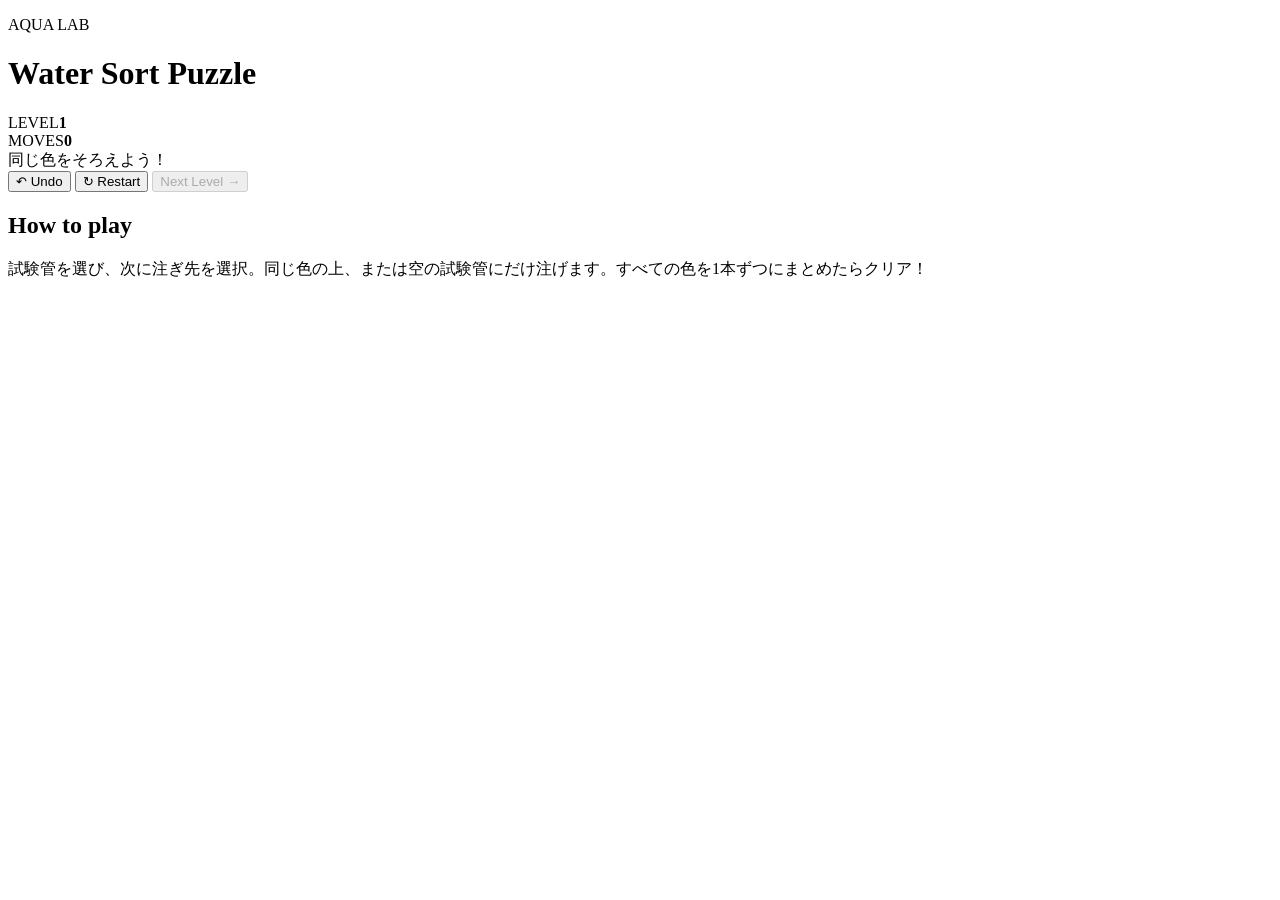
==== index.html @ be56d792 "Add game page" ====
<!DOCTYPE html>
<html lang="ja">
<head>
  <meta charset="UTF-8" />
  <meta name="viewport" content="width=device-width, initial-scale=1.0" />
  <meta name="theme-color" content="#16213e" />
  <title>Water Sort Puzzle</title>
  <link rel="stylesheet" href="style.css" />
</head>
<body>
  <main class="app">
    <header class="topbar">
      <div>
        <p class="eyebrow">AQUA LAB</p>
        <h1>Water Sort Puzzle</h1>
      </div>
      <div class="stats" aria-label="ゲーム情報">
        <div class="stat"><span>LEVEL</span><strong id="levelNumber">1</strong></div>
        <div class="stat"><span>MOVES</span><strong id="moveCount">0</strong></div>
      </div>
    </header>

    <section class="game-card">
      <div class="message" id="message" role="status" aria-live="polite">同じ色をそろえよう！</div>
      <div class="board" id="board" aria-label="ウォーターソートパズル"></div>

      <div class="controls">
        <button id="undoButton" class="secondary" type="button">↶ Undo</button>
        <button id="restartButton" class="secondary" type="button">↻ Restart</button>
        <button id="nextButton" class="primary" type="button" disabled>Next Level →</button>
      </div>
    </section>

    <section class="help">
      <h2>How to play</h2>
      <p>試験管を選び、次に注ぎ先を選択。同じ色の上、または空の試験管にだけ注げます。すべての色を1本ずつにまとめたらクリア！</p>
    </section>
  </main>

  <div class="celebration" id="celebration" aria-hidden="true"></div>
  <script src="game.js"></script>
</body>
</html>
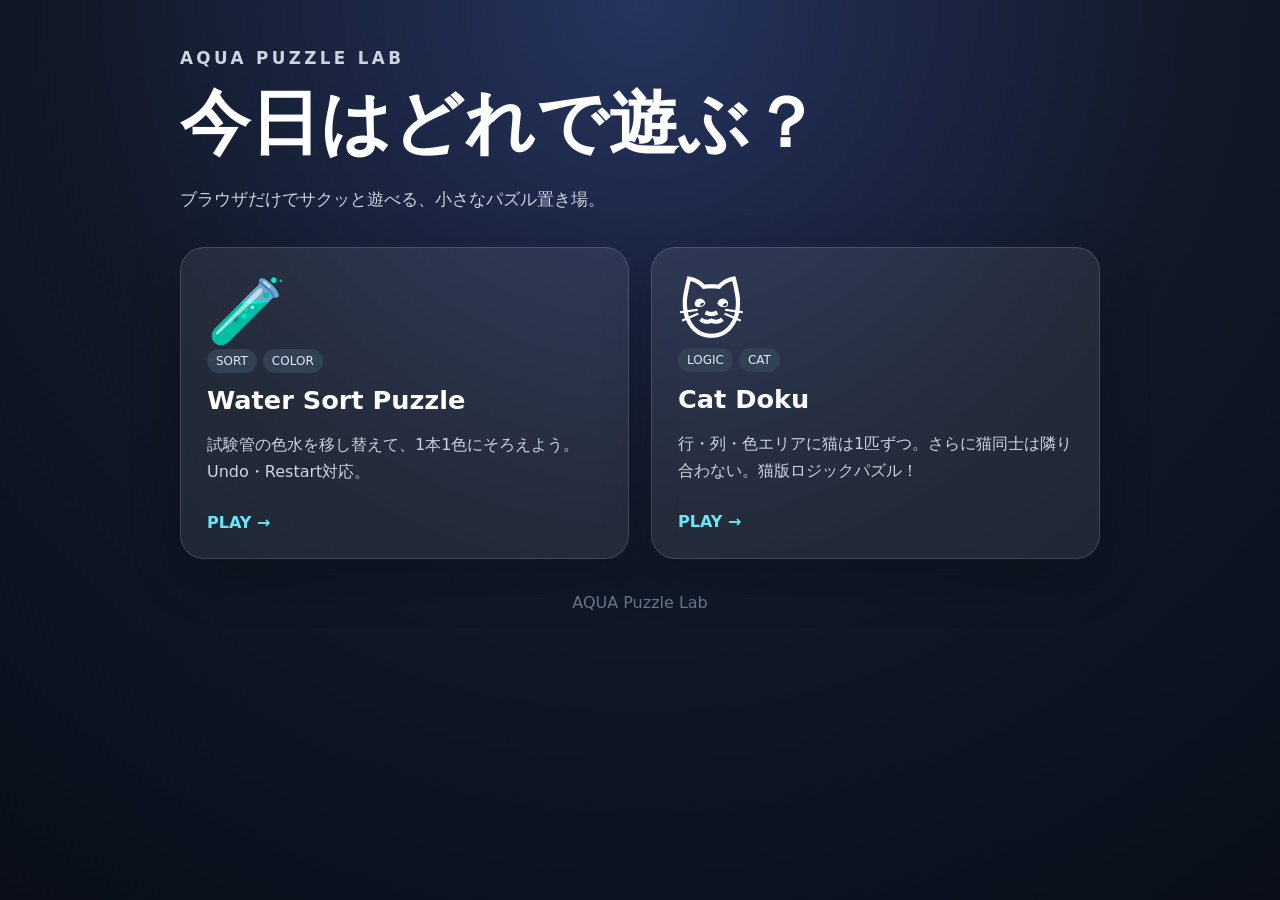
==== commit 87c597d9: "Turn index into puzzle game selector" ====
--- a/index.html
+++ b/index.html
@@ -3,41 +3,34 @@
 <head>
   <meta charset="UTF-8" />
   <meta name="viewport" content="width=device-width, initial-scale=1.0" />
-  <meta name="theme-color" content="#16213e" />
-  <title>Water Sort Puzzle</title>
-  <link rel="stylesheet" href="style.css" />
+  <meta name="theme-color" content="#111827" />
+  <title>AQUA Puzzle Lab</title>
+  <style>
+    *{box-sizing:border-box}body{margin:0;min-height:100vh;font-family:system-ui,-apple-system,"Segoe UI",sans-serif;background:radial-gradient(circle at top,#26345f 0,#111827 52%,#090e1a 100%);color:#fff}.wrap{max-width:960px;margin:auto;padding:48px 20px 64px}.eyebrow{letter-spacing:.2em;font-weight:800;color:#67e8f9;margin:0 0 8px}.hero h1{font-size:clamp(2.2rem,7vw,4.4rem);margin:0}.hero p{color:#cbd5e1;font-size:1.05rem}.games{display:grid;grid-template-columns:repeat(auto-fit,minmax(270px,1fr));gap:22px;margin-top:36px}.card{display:block;text-decoration:none;color:inherit;background:rgba(255,255,255,.08);border:1px solid rgba(255,255,255,.14);border-radius:24px;padding:26px;transition:.2s;box-shadow:0 18px 50px rgba(0,0,0,.22)}.card:hover{transform:translateY(-5px);background:rgba(255,255,255,.12)}.icon{font-size:4rem}.card h2{font-size:1.6rem;margin:12px 0 8px}.card p{color:#cbd5e1;line-height:1.7}.play{display:inline-block;margin-top:12px;font-weight:800;color:#67e8f9}.tag{display:inline-block;font-size:.75rem;background:#334155;border-radius:999px;padding:5px 9px;margin-right:6px;color:#e2e8f0}.footer{margin-top:34px;color:#64748b;text-align:center}
+  </style>
 </head>
 <body>
-  <main class="app">
-    <header class="topbar">
-      <div>
-        <p class="eyebrow">AQUA LAB</p>
-        <h1>Water Sort Puzzle</h1>
-      </div>
-      <div class="stats" aria-label="ゲーム情報">
-        <div class="stat"><span>LEVEL</span><strong id="levelNumber">1</strong></div>
-        <div class="stat"><span>MOVES</span><strong id="moveCount">0</strong></div>
-      </div>
-    </header>
-
-    <section class="game-card">
-      <div class="message" id="message" role="status" aria-live="polite">同じ色をそろえよう！</div>
-      <div class="board" id="board" aria-label="ウォーターソートパズル"></div>
-
-      <div class="controls">
-        <button id="undoButton" class="secondary" type="button">↶ Undo</button>
-        <button id="restartButton" class="secondary" type="button">↻ Restart</button>
-        <button id="nextButton" class="primary" type="button" disabled>Next Level →</button>
-      </div>
+  <main class="wrap">
+    <section class="hero">
+      <p class="eyebrow">AQUA PUZZLE LAB</p>
+      <h1>今日はどれで遊ぶ？</h1>
+      <p>ブラウザだけでサクッと遊べる、小さなパズル置き場。</p>
     </section>
-
-    <section class="help">
-      <h2>How to play</h2>
-      <p>試験管を選び、次に注ぎ先を選択。同じ色の上、または空の試験管にだけ注げます。すべての色を1本ずつにまとめたらクリア！</p>
+    <section class="games">
+      <a class="card" href="water-sort.html">
+        <div class="icon">🧪</div><span class="tag">SORT</span><span class="tag">COLOR</span>
+        <h2>Water Sort Puzzle</h2>
+        <p>試験管の色水を移し替えて、1本1色にそろえよう。Undo・Restart対応。</p>
+        <span class="play">PLAY →</span>
+      </a>
+      <a class="card" href="cat-doku.html">
+        <div class="icon">🐱</div><span class="tag">LOGIC</span><span class="tag">CAT</span>
+        <h2>Cat Doku</h2>
+        <p>行・列・色エリアに猫は1匹ずつ。さらに猫同士は隣り合わない。猫版ロジックパズル！</p>
+        <span class="play">PLAY →</span>
+      </a>
     </section>
+    <div class="footer">AQUA Puzzle Lab</div>
   </main>
-
-  <div class="celebration" id="celebration" aria-hidden="true"></div>
-  <script src="game.js"></script>
 </body>
 </html>
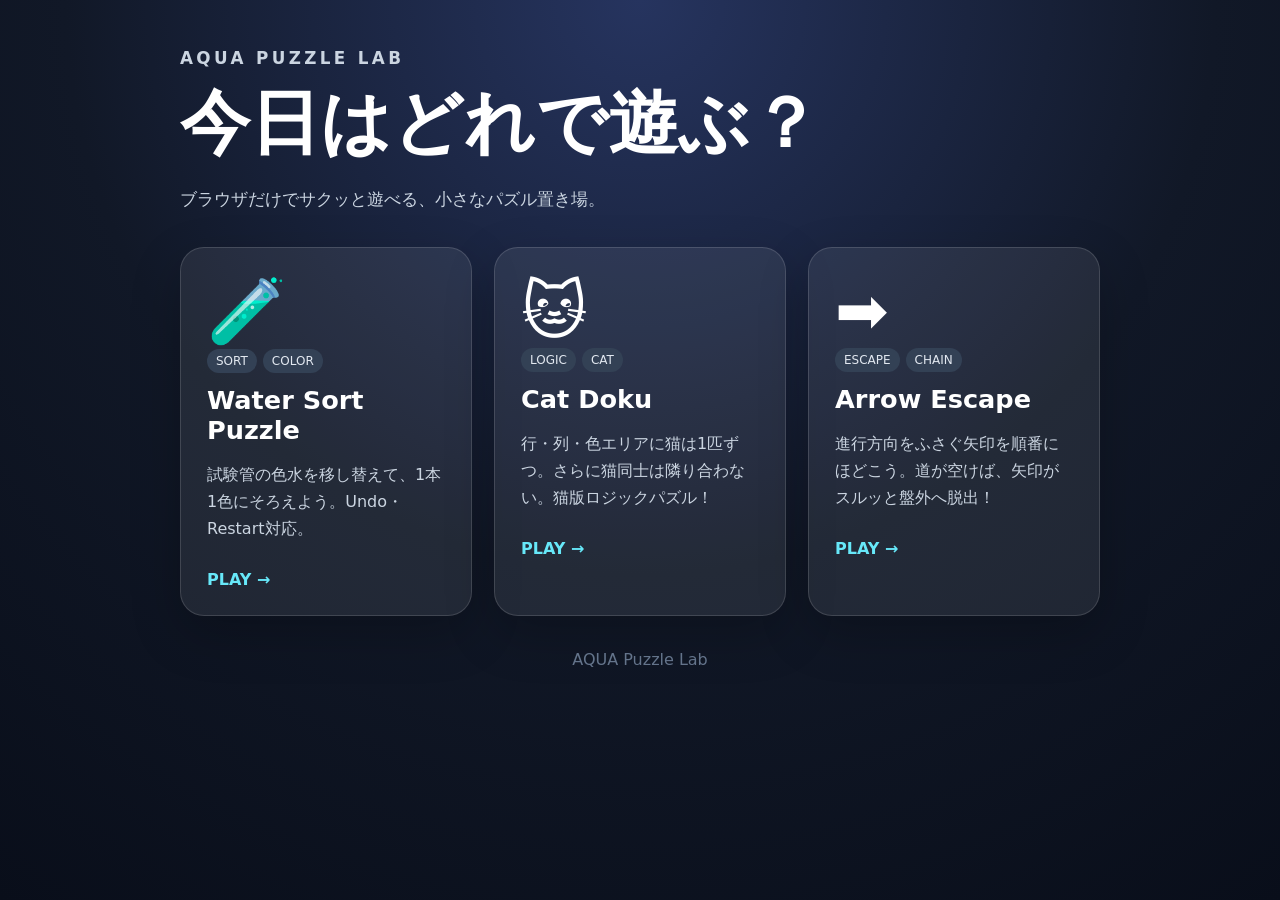
==== commit c36ef210: "Add Arrow Escape to puzzle selector" ====
--- a/index.html
+++ b/index.html
@@ -29,6 +29,12 @@
         <p>行・列・色エリアに猫は1匹ずつ。さらに猫同士は隣り合わない。猫版ロジックパズル！</p>
         <span class="play">PLAY →</span>
       </a>
+      <a class="card" href="arrow-escape.html">
+        <div class="icon">➡️</div><span class="tag">ESCAPE</span><span class="tag">CHAIN</span>
+        <h2>Arrow Escape</h2>
+        <p>進行方向をふさぐ矢印を順番にほどこう。道が空けば、矢印がスルッと盤外へ脱出！</p>
+        <span class="play">PLAY →</span>
+      </a>
     </section>
     <div class="footer">AQUA Puzzle Lab</div>
   </main>
